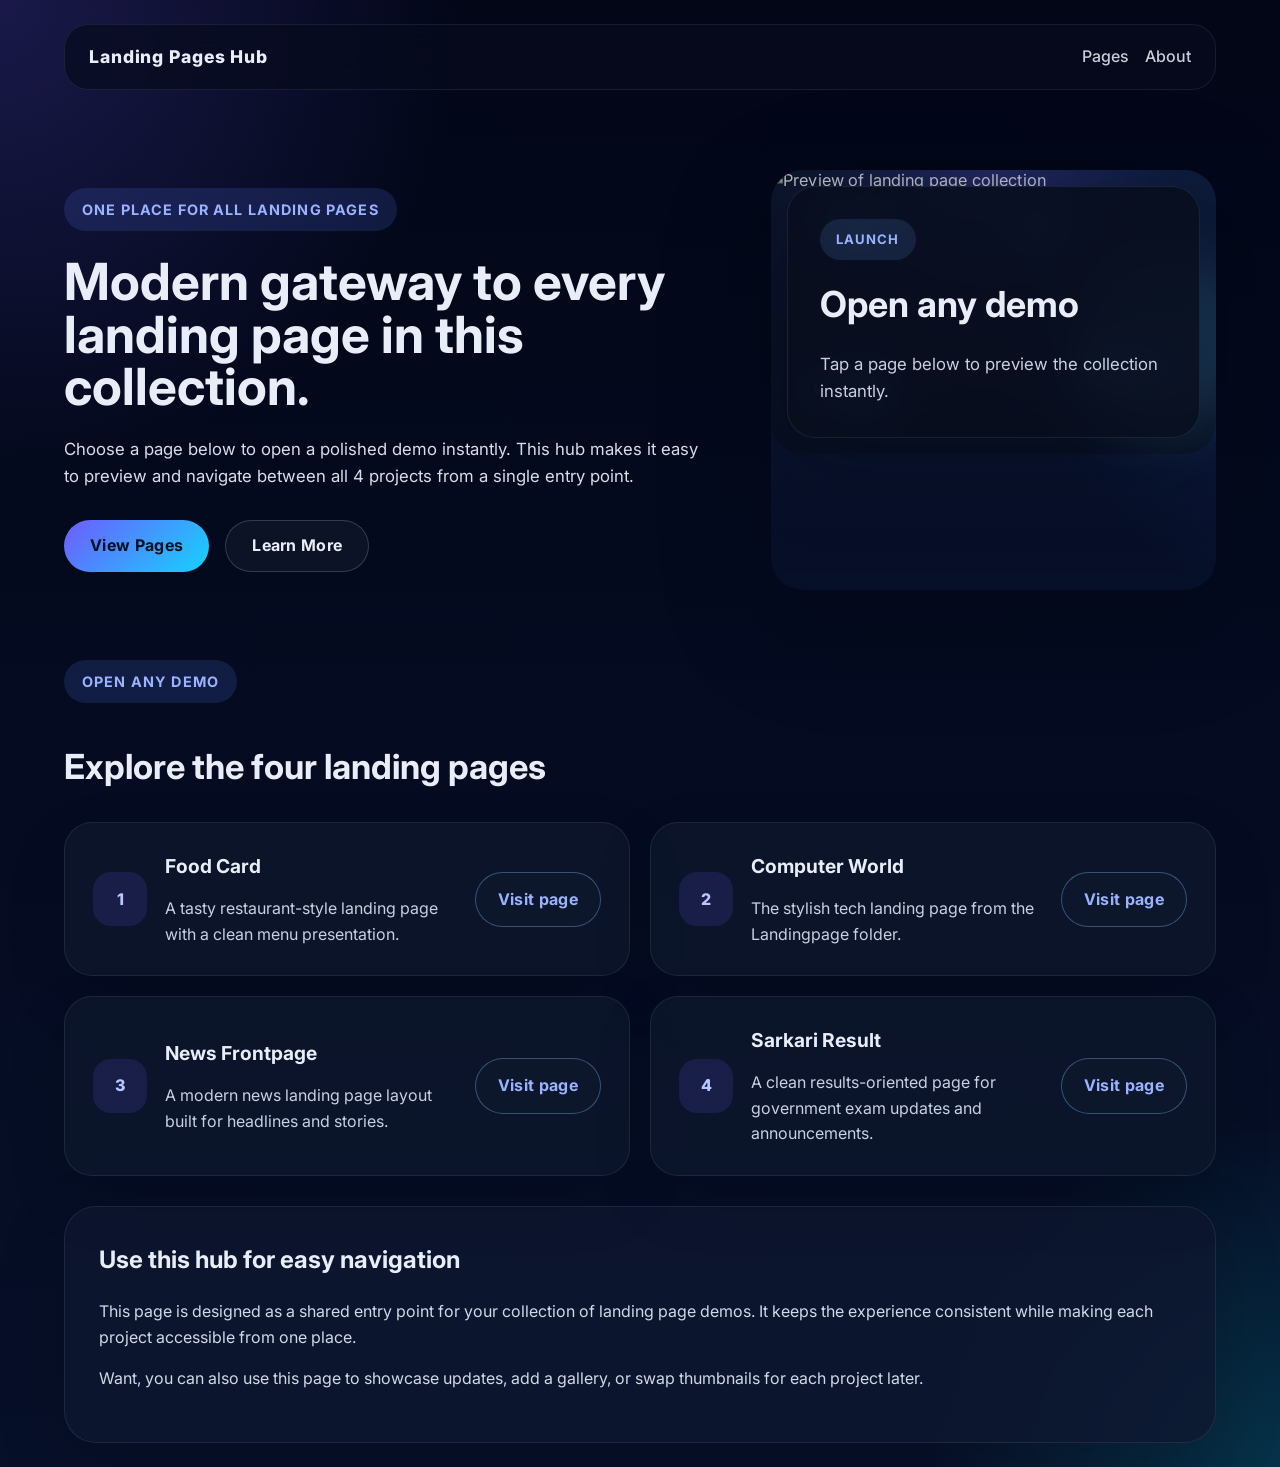
==== index.html @ 922ce6dd "first commit" ====
<!DOCTYPE html>
<html lang="en">
<head>
  <meta charset="UTF-8" />
  <meta name="viewport" content="width=device-width, initial-scale=1.0" />
  <title>Land Pages Hub</title>
  <link rel="preconnect" href="https://fonts.googleapis.com" />
  <link rel="preconnect" href="https://fonts.gstatic.com" crossorigin />
  <link href="https://fonts.googleapis.com/css2?family=Inter:wght@400;500;600;700;800&display=swap" rel="stylesheet" />
  <link rel="stylesheet" href="style.css" />
</head>
<body>
  <div class="page-shell">
    <header class="topbar">
      <div class="topbar__brand">Landing Pages Hub</div>
      <nav class="topbar__nav">
        <a href="#pages">Pages</a>
        <a href="#about">About</a>
      </nav>
    </header>

    <main>
      <section class="hero">
        <div class="hero__content">
          <span class="eyebrow">One place for all Landing Pages</span>
          <h1>Modern gateway to every landing page in this collection.</h1>
          <p>Choose a page below to open a polished demo instantly. This hub makes it easy to preview and navigate between all 4 projects from a single entry point.</p>
          <div class="hero__actions">
            <a href="#pages" class="button button--primary">View Pages</a>
            <a href="#about" class="button button--ghost">Learn More</a>
          </div>
        </div>
        <div class="hero__media">
          <div class="hero__scene">
            <img src="Landingpage/computer.jpg" alt="Preview of landing page collection" class="hero__image" />
            <div class="hero__card">
              <span>Launch</span>
              <h2>Open any demo</h2>
              <p>Tap a page below to preview the collection instantly.</p>
            </div>
            <div class="hero__badge hero__badge--top">4 pages</div>
            <div class="hero__badge hero__badge--left">Fast links</div>
            <div class="hero__badge hero__badge--right">Modern UI</div>
            <div class="hero__spark hero__spark--one"></div>
            <div class="hero__spark hero__spark--two"></div>
            <div class="hero__spark hero__spark--three"></div>
          </div>
        </div>
      </section>

      <section id="pages" class="section section--pages">
        <div class="section__header">
          <span class="eyebrow">Open any demo</span>
          <h2>Explore the four landing pages</h2>
        </div>
        <div class="page-grid">
          <article class="page-card">
            <div class="page-card__icon">1</div>
            <div>
              <h3>Food Card</h3>
              <p>A tasty restaurant-style landing page with a clean menu presentation.</p>
            </div>
            <a href="Food_card/index.html" class="button button--link">Visit page</a>
          </article>
          <article class="page-card">
            <div class="page-card__icon">2</div>
            <div>
              <h3>Computer World</h3>
              <p>The stylish tech landing page from the Landingpage folder.</p>
            </div>
            <a href="Landingpage/index.html" class="button button--link">Visit page</a>
          </article>
          <article class="page-card">
            <div class="page-card__icon">3</div>
            <div>
              <h3>News Frontpage</h3>
              <p>A modern news landing page layout built for headlines and stories.</p>
            </div>
            <a href="News_frontpage/index.html" class="button button--link">Visit page</a>
          </article>
          <article class="page-card">
            <div class="page-card__icon">4</div>
            <div>
              <h3>Sarkari Result</h3>
              <p>A clean results-oriented page for government exam updates and announcements.</p>
            </div>
            <a href="Sarkari_Result/index.html" class="button button--link">Visit page</a>
          </article>
        </div>
      </section>

      <section id="about" class="section section--about">
        <div class="about-panel">
          <h2>Use this hub for easy navigation</h2>
          <p>This page is designed as a shared entry point for your collection of landing page demos. It keeps the experience consistent while making each project accessible from one place.</p>
          <p>Want, you can also use this page to showcase updates, add a gallery, or swap thumbnails for each project later.</p>
        </div>
      </section>
    </main>
  </div>
</body>
</html>
---- style.css ----
:root {
  color-scheme: dark;
  font-family: 'Inter', system-ui, sans-serif;
  background: #020617;
  color: #e9edf8;
  font-size: 16px;
  line-height: 1.6;
}

* {
  box-sizing: border-box;
}

body {
  margin: 0;
  min-height: 100vh;
  background: radial-gradient(circle at top left, rgba(110, 92, 255, 0.22), transparent 24%),
    radial-gradient(circle at bottom right, rgba(0, 246, 255, 0.15), transparent 18%),
    linear-gradient(180deg, #020617 0%, #071029 100%);
}

a {
  color: inherit;
  text-decoration: none;
}

.page-shell {
  max-width: 1200px;
  margin: 0 auto;
  padding: 24px;
}

.topbar {
  display: flex;
  flex-wrap: wrap;
  align-items: center;
  justify-content: space-between;
  gap: 16px;
  padding: 18px 24px;
  border: 1px solid rgba(255, 255, 255, 0.08);
  border-radius: 24px;
  backdrop-filter: blur(16px);
  background: rgba(8, 12, 30, 0.72);
  margin-bottom: 40px;
}

.topbar__brand {
  font-size: 1.1rem;
  font-weight: 800;
  letter-spacing: 0.05em;
}

.topbar__nav {
  display: flex;
  flex-wrap: wrap;
  gap: 16px;
}

.topbar__nav a {
  font-weight: 500;
  color: rgba(233, 237, 248, 0.86);
}

.hero {
  display: grid;
  grid-template-columns: 1.2fr 0.8fr;
  gap: 40px;
  align-items: center;
  padding: 40px 0;
}

.hero__content {
  max-width: 640px;
}

.eyebrow {
  display: inline-flex;
  padding: 10px 18px;
  border-radius: 999px;
  background: rgba(90, 125, 255, 0.16);
  color: #9ab2ff;
  font-size: 0.9rem;
  font-weight: 700;
  letter-spacing: 0.08em;
  text-transform: uppercase;
  margin-bottom: 24px;
}

.hero h1 {
  font-size: clamp(2.8rem, 4vw, 4.4rem);
  line-height: 1.02;
  margin: 0 0 24px;
  max-width: 720px;
}

.hero p {
  font-size: 1.05rem;
  max-width: 640px;
  color: #d7dee9;
  margin-bottom: 30px;
}

.hero__actions {
  display: flex;
  flex-wrap: wrap;
  gap: 16px;
}

.button {
  display: inline-flex;
  align-items: center;
  justify-content: center;
  min-height: 52px;
  padding: 0 26px;
  border-radius: 999px;
  font-weight: 700;
  letter-spacing: 0.02em;
  transition: transform 180ms ease, background 180ms ease, color 180ms ease;
}

.button:hover {
  transform: translateY(-1px);
}

.button--primary {
  background: linear-gradient(135deg, #6e5cff, #15d3ff);
  color: #08101d;
}

.button--ghost {
  border: 1px solid rgba(233, 237, 248, 0.18);
  background: rgba(255, 255, 255, 0.04);
  color: #e9edf8;
}

.button--link {
  border: 1px solid rgba(127, 199, 255, 0.35);
  background: rgba(13, 24, 44, 0.8);
  color: #9ab2ff;
  padding: 14px 22px;
}

.hero__media {
  min-height: 420px;
  border-radius: 32px;
  background: radial-gradient(circle at top, rgba(110, 92, 255, 0.33), transparent 38%),
    linear-gradient(180deg, rgba(15, 24, 48, 0.95), rgba(7, 16, 41, 0.9));
  box-shadow: 0 32px 120px rgba(0, 0, 0, 0.18);
  position: relative;
  overflow: hidden;
}

.hero__media::before {
  content: '';
  position: absolute;
  inset: 0;
  background: linear-gradient(220deg, rgba(20, 65, 153, 0.24), transparent 55%);
}

.hero__media::after {
  content: '';
  position: absolute;
  width: 180px;
  height: 180px;
  border-radius: 50%;
  background: rgba(94, 202, 255, 0.18);
  top: 20%;
  right: -40px;
  filter: blur(28px);
}

.hero__scene {
  position: relative;
  width: 100%;
  height: 100%;
  display: grid;
  place-items: center;
  padding: 16px;
}

.hero__image {
  position: absolute;
  inset: 0;
  width: 100%;
  height: 100%;
  object-fit: cover;
  border-radius: 32px;
  filter: brightness(0.78) saturate(1.05);
  transform: scale(1.02);
}

.hero__scene::before {
  content: '';
  position: absolute;
  inset: 0;
  background: linear-gradient(180deg, rgba(7, 14, 32, 0.26), rgba(8, 14, 30, 0.84));
  border-radius: 32px;
  pointer-events: none;
}

.hero__card {
  position: relative;
  width: min(100%, 420px);
  padding: 32px;
  border-radius: 28px;
  background: rgba(8, 14, 30, 0.88);
  border: 1px solid rgba(255, 255, 255, 0.08);
  box-shadow: 0 32px 80px rgba(1, 12, 32, 0.32);
  backdrop-filter: blur(20px);
  z-index: 2;
}

.hero__card span {
  display: inline-flex;
  margin-bottom: 16px;
  padding: 10px 16px;
  border-radius: 999px;
  background: rgba(99, 165, 255, 0.14);
  color: #9ab2ff;
  font-weight: 700;
  letter-spacing: 0.08em;
  text-transform: uppercase;
  font-size: 0.82rem;
}

.hero__card h2 {
  margin: 0 0 18px;
  font-size: clamp(2rem, 2.8vw, 2.6rem);
}

.hero__card p {
  margin: 0;
  color: #c7d1e2;
}

.hero__badge {
  position: absolute;
  padding: 12px 18px;
  border-radius: 999px;
  background: rgba(14, 28, 64, 0.76);
  color: #b8cff7;
  font-size: 0.93rem;
  font-weight: 700;
  border: 1px solid rgba(255, 255, 255, 0.08);
  backdrop-filter: blur(18px);
}

.hero__badge--top {
  top: 28px;
  left: 36px;
}

.hero__badge--left {
  left: 24px;
  bottom: 38px;
}

.hero__badge--right {
  right: 30px;
  bottom: 60px;
}

.hero__spark {
  position: absolute;
  width: 16px;
  height: 16px;
  border-radius: 50%;
  background: rgba(94, 202, 255, 0.95);
  filter: blur(1px);
  animation: float 5s ease-in-out infinite;
}

.hero__spark--one {
  top: 18%;
  left: 58%;
  animation-duration: 4.6s;
}

.hero__spark--two {
  top: 65%;
  right: 24%;
  animation-duration: 5.4s;
  animation-delay: 0.8s;
}

.hero__spark--three {
  bottom: 22%;
  left: 20%;
  animation-duration: 6.2s;
  animation-delay: 0.4s;
}

@keyframes float {
  0%, 100% {
    transform: translateY(0) scale(1);
    opacity: 0.9;
  }
  50% {
    transform: translateY(-18px) scale(1.3);
    opacity: 0.6;
  }
}

.section {
  margin-top: 30px;
}

.section__header {
  max-width: 680px;
  margin-bottom: 28px;
}

.section__header h2 {
  font-size: clamp(2rem, 2.7vw, 3rem);
  margin: 12px 0 0;
}

.feature-grid,
.page-grid {
  display: grid;
  grid-template-columns: repeat(2, minmax(0, 1fr));
  gap: 20px;
}

.feature-card,
.page-card {
  border: 1px solid rgba(255, 255, 255, 0.08);
  border-radius: 28px;
  background: rgba(13, 24, 44, 0.78);
  padding: 28px;
  box-shadow: 0 24px 60px rgba(0, 0, 0, 0.14);
  transition: transform 180ms ease, border-color 180ms ease;
}

.feature-card:hover,
.page-card:hover {
  transform: translateY(-4px);
  border-color: rgba(110, 92, 255, 0.35);
}

.feature-card h3,
.page-card h3 {
  margin-top: 0;
  margin-bottom: 14px;
  font-size: 1.2rem;
}

.feature-card p,
.page-card p {
  margin: 0;
  color: #c7d1e2;
}

.page-card {
  display: grid;
  grid-template-columns: auto 1fr auto;
  gap: 18px;
  align-items: center;
}

.page-card__icon {
  width: 54px;
  height: 54px;
  display: grid;
  place-items: center;
  border-radius: 18px;
  background: rgba(110, 92, 255, 0.14);
  color: #b8c7ff;
  font-weight: 800;
  font-size: 1rem;
}

.section--about .about-panel {
  border-radius: 32px;
  padding: 34px;
  background: rgba(14, 24, 48, 0.82);
  border: 1px solid rgba(255, 255, 255, 0.08);
  box-shadow: 0 20px 70px rgba(0, 0, 0, 0.16);
}

.section--about h2 {
  margin-top: 0;
}

.section--about p {
  margin-bottom: 16px;
  color: #d0d9e6;
}

@media (max-width: 912px) {
  .hero {
    grid-template-columns: 1fr;
  }
  .page-grid,
  .feature-grid {
    grid-template-columns: 1fr;
  }
}

@media (max-width: 640px) {
  .page-shell {
    padding: 18px;
  }
  .topbar {
    padding: 18px;
  }
  .topbar__nav {
    justify-content: flex-start;
  }
  .hero h1 {
    font-size: 2.6rem;
  }
}
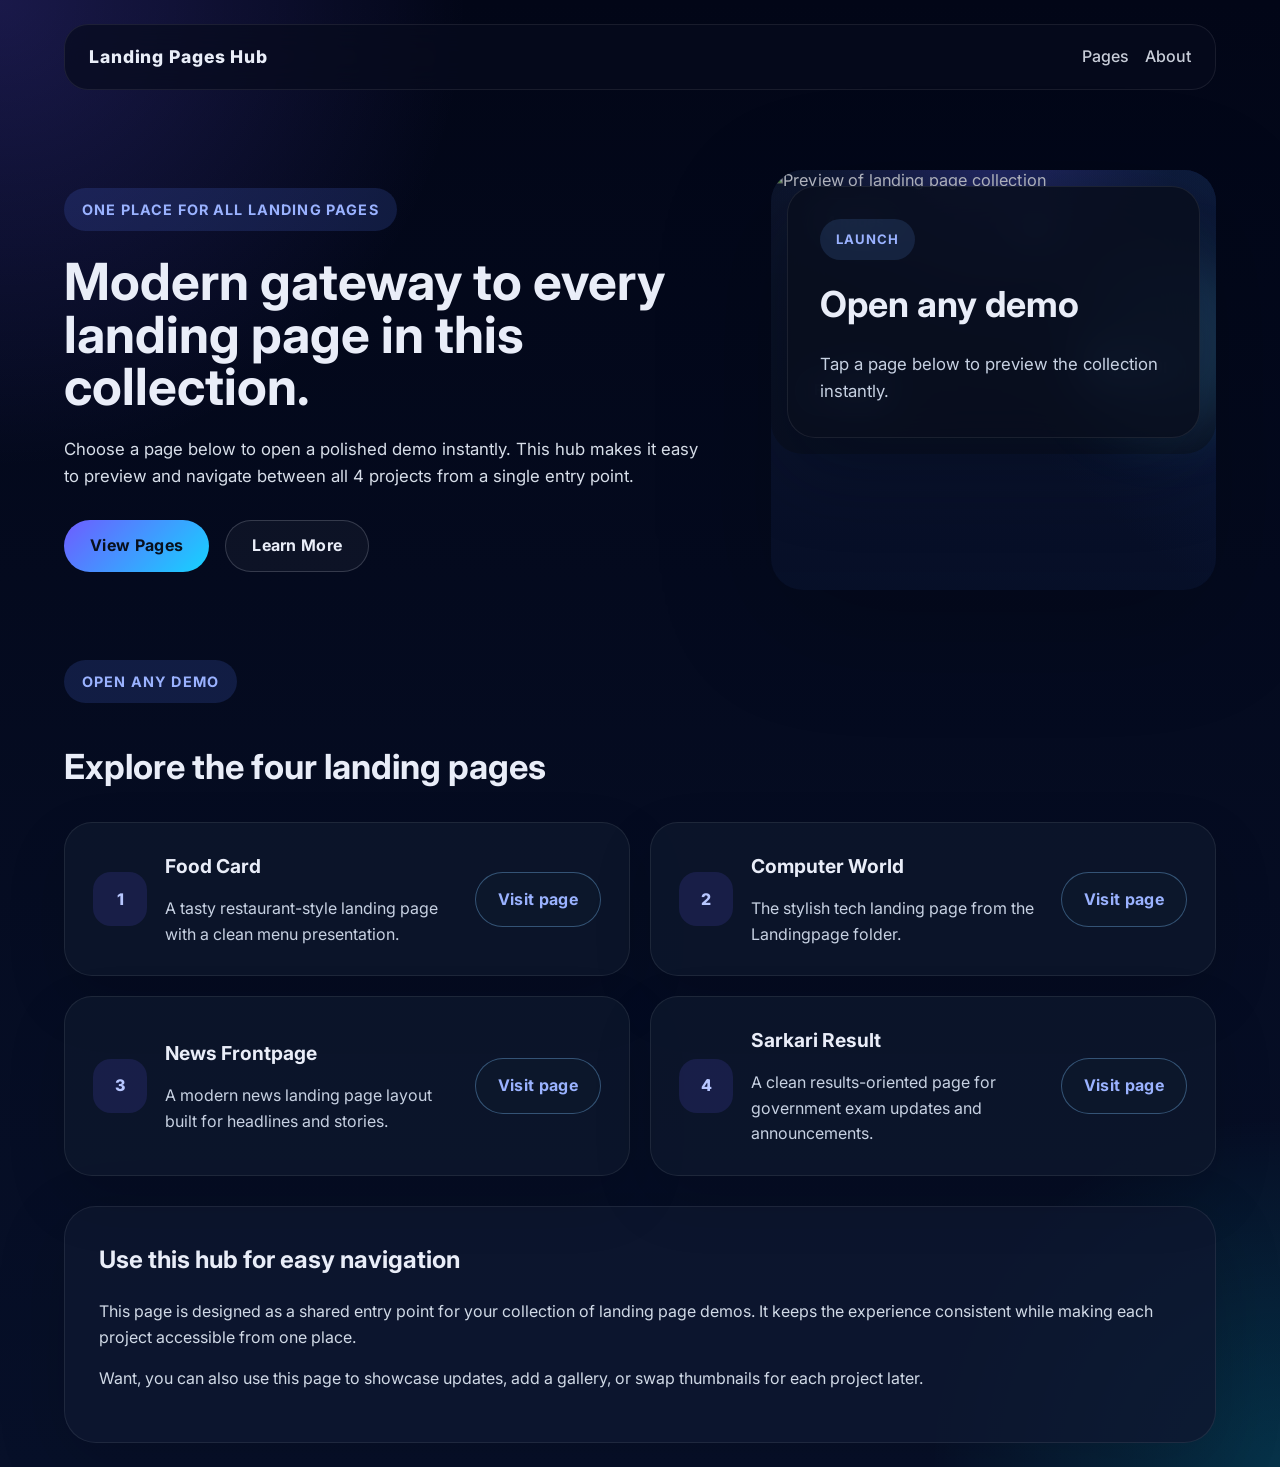
==== commit ebf87c91: "re-correct ComputerWorld url in index file" ====
--- a/index.html
+++ b/index.html
@@ -68,7 +68,7 @@
               <h3>Computer World</h3>
               <p>The stylish tech landing page from the Landingpage folder.</p>
             </div>
-            <a href="Landingpage/index.html" class="button button--link">Visit page</a>
+            <a href="ComputerWorld/index.html" class="button button--link">Visit page</a>
           </article>
           <article class="page-card">
             <div class="page-card__icon">3</div>
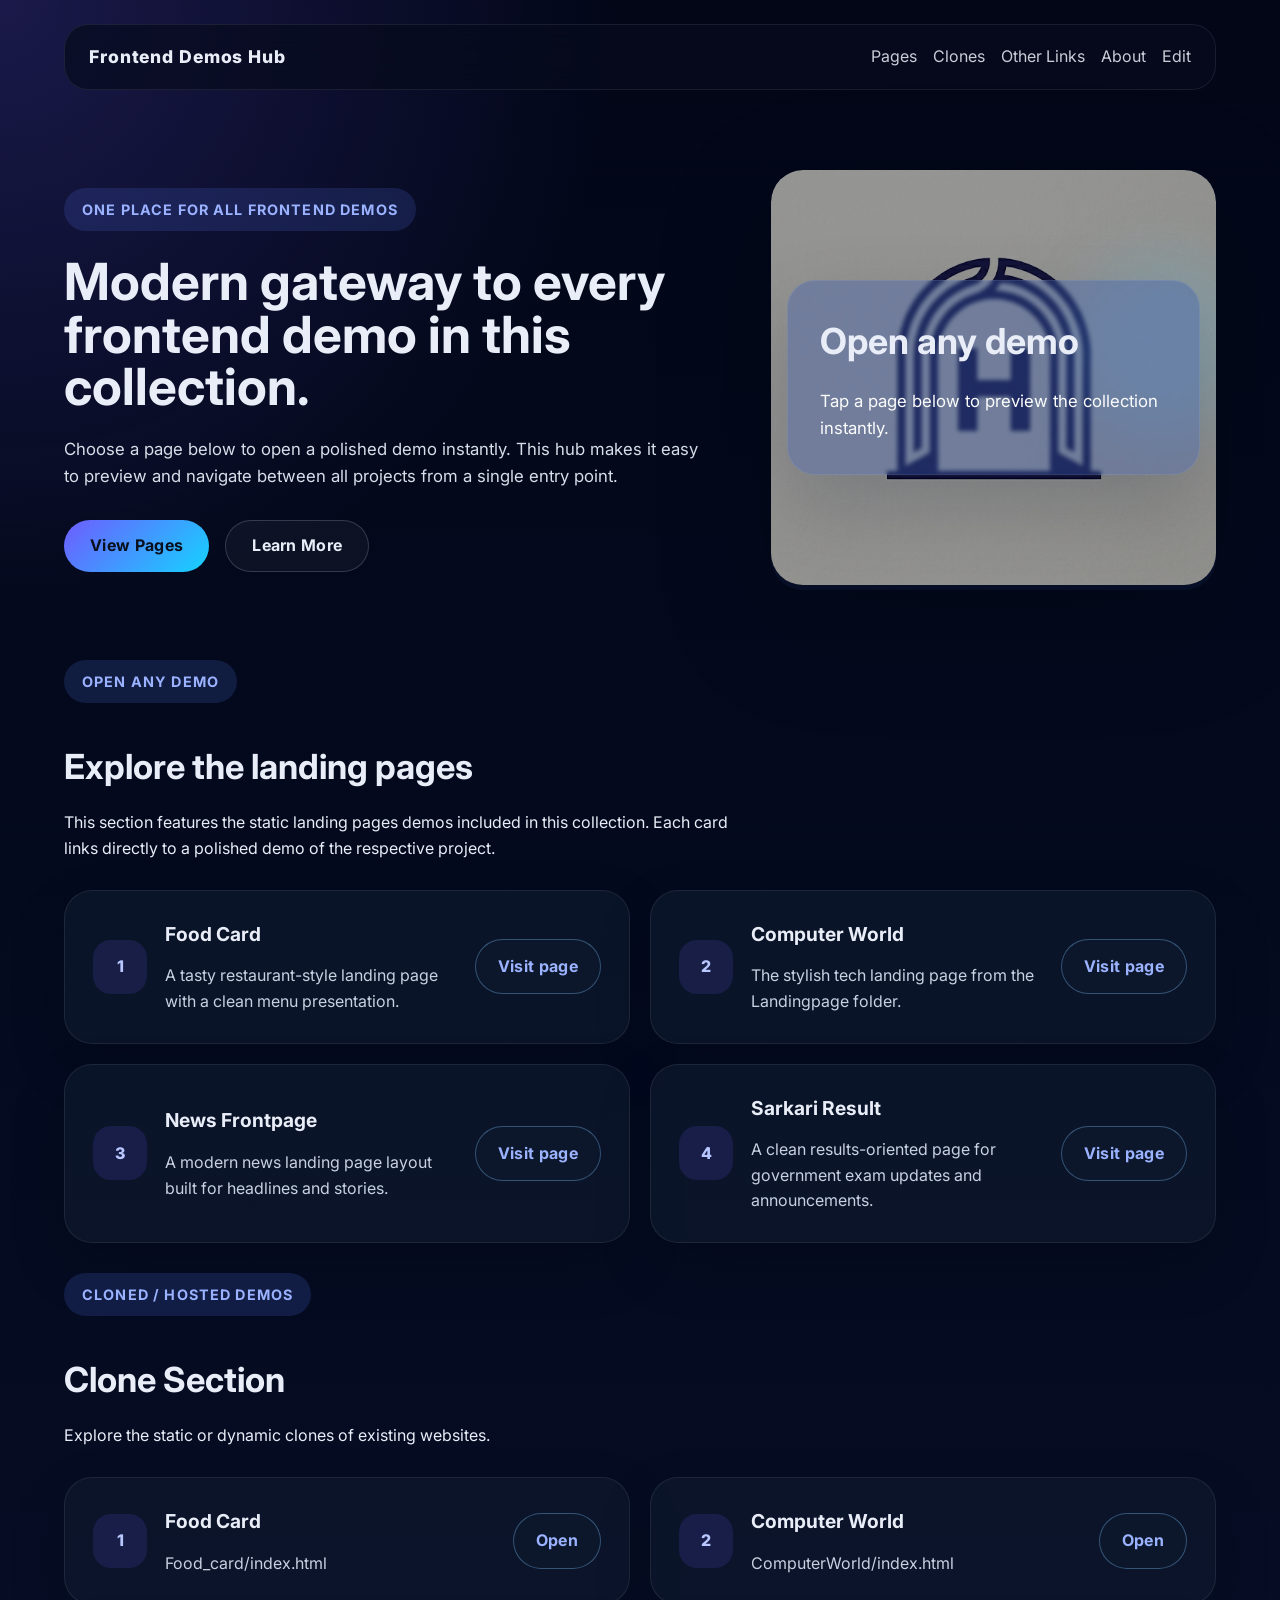
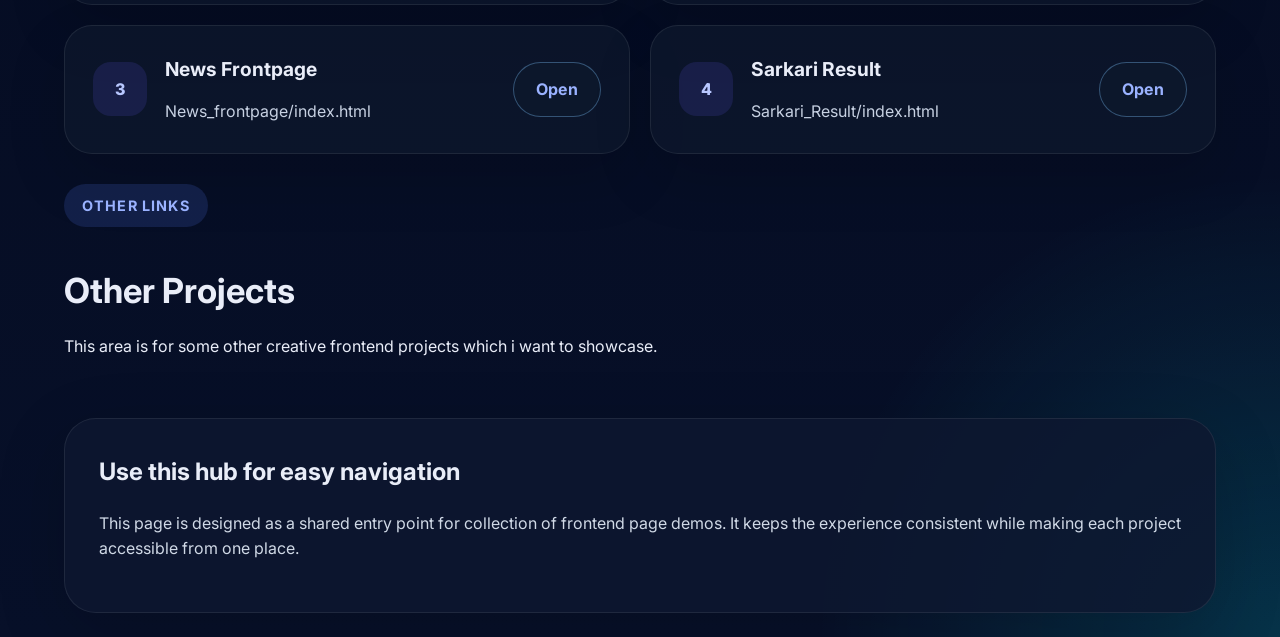
==== commit 61002169: "update index and add js file" ====
--- a/index.html
+++ b/index.html
@@ -3,7 +3,7 @@
 <head>
   <meta charset="UTF-8" />
   <meta name="viewport" content="width=device-width, initial-scale=1.0" />
-  <title>Land Pages Hub</title>
+  <title>Frontend Pages Hub</title>
   <link rel="preconnect" href="https://fonts.googleapis.com" />
   <link rel="preconnect" href="https://fonts.gstatic.com" crossorigin />
   <link href="https://fonts.googleapis.com/css2?family=Inter:wght@400;500;600;700;800&display=swap" rel="stylesheet" />
@@ -12,19 +12,22 @@
 <body>
   <div class="page-shell">
     <header class="topbar">
-      <div class="topbar__brand">Landing Pages Hub</div>
+      <div class="topbar__brand">Frontend Demos Hub</div>
       <nav class="topbar__nav">
         <a href="#pages">Pages</a>
+        <a href="#clones">Clones</a>
+        <a href="#external">Other Links</a>
         <a href="#about">About</a>
+        <button id="edit-mode-btn">Edit</button>
       </nav>
     </header>
 
     <main>
       <section class="hero">
         <div class="hero__content">
-          <span class="eyebrow">One place for all Landing Pages</span>
-          <h1>Modern gateway to every landing page in this collection.</h1>
-          <p>Choose a page below to open a polished demo instantly. This hub makes it easy to preview and navigate between all 4 projects from a single entry point.</p>
+          <span class="eyebrow">One place for all frontend demos</span>
+          <h1>Modern gateway to every frontend demo in this collection.</h1>
+          <p>Choose a page below to open a polished demo instantly. This hub makes it easy to preview and navigate between all projects from a single entry point.</p>
           <div class="hero__actions">
             <a href="#pages" class="button button--primary">View Pages</a>
             <a href="#about" class="button button--ghost">Learn More</a>
@@ -32,18 +35,11 @@
         </div>
         <div class="hero__media">
           <div class="hero__scene">
-            <img src="Landingpage/computer.jpg" alt="Preview of landing page collection" class="hero__image" />
+            <img src="images/image.png" alt="Web development and design" class="hero__image" />
             <div class="hero__card">
-              <span>Launch</span>
               <h2>Open any demo</h2>
               <p>Tap a page below to preview the collection instantly.</p>
             </div>
-            <div class="hero__badge hero__badge--top">4 pages</div>
-            <div class="hero__badge hero__badge--left">Fast links</div>
-            <div class="hero__badge hero__badge--right">Modern UI</div>
-            <div class="hero__spark hero__spark--one"></div>
-            <div class="hero__spark hero__spark--two"></div>
-            <div class="hero__spark hero__spark--three"></div>
           </div>
         </div>
       </section>
@@ -51,7 +47,8 @@
       <section id="pages" class="section section--pages">
         <div class="section__header">
           <span class="eyebrow">Open any demo</span>
-          <h2>Explore the four landing pages</h2>
+          <h2>Explore the landing pages</h2>
+          <p>This section features the static landing pages demos included in this collection. Each card links directly to a polished demo of the respective project.</p>
         </div>
         <div class="page-grid">
           <article class="page-card">
@@ -87,16 +84,131 @@
             <a href="Sarkari_Result/index.html" class="button button--link">Visit page</a>
           </article>
         </div>
+      </section>
+
+      <section id="clones" class="section section--clones">
+        <div class="section__header">
+          <span class="eyebrow">Cloned / Hosted Demos</span>
+          <h2>Clone Section</h2>
+          <p>Explore the static or dynamic clones of existing websites.</p>
+        </div>
+        <div class="about-panel">
+          <div class="admin-form admin-control">
+            <input id="clone-name" placeholder="Name (optional)" />
+            <input id="clone-url" placeholder="https://example.com or /path/to/site" />
+            <button id="add-clone" class="button button--primary">Add Clone</button>
+          </div>
+        </div>
+        <div class="page-grid" id="clones-list" aria-live="polite"></div>
+      </section>
+
+      <section id="external" class="section section--external">
+        <div class="section__header">
+          <span class="eyebrow">Other Links</span>
+          <h2>Other Projects</h2>
+          <p>This area is for some other creative frontend projects which i want to showcase.</p>
+        </div>
+        <div class="about-panel">
+          <div class="admin-form admin-control">
+            <input id="ext-name" placeholder="Name (optional)" />
+            <input id="ext-url" placeholder="https://..." />
+            <button id="add-external" class="button button--ghost">Add Link</button>
+          </div>
+        </div>
+        <div class="page-grid" id="external-list" aria-live="polite"></div>
       </section>
 
       <section id="about" class="section section--about">
         <div class="about-panel">
           <h2>Use this hub for easy navigation</h2>
-          <p>This page is designed as a shared entry point for your collection of landing page demos. It keeps the experience consistent while making each project accessible from one place.</p>
-          <p>Want, you can also use this page to showcase updates, add a gallery, or swap thumbnails for each project later.</p>
+          <p>This page is designed as a shared entry point for collection of frontend page demos. It keeps the experience consistent while making each project accessible from one place.</p>
         </div>
       </section>
     </main>
   </div>
+  <script>
+    document.addEventListener('DOMContentLoaded', function () {
+      var clonesKey = 'hub_clones';
+      var externalKey = 'hub_external';
+      function load(key) { try { return JSON.parse(localStorage.getItem(key)) || []; } catch (e) { return []; } }
+      function save(key, arr) { localStorage.setItem(key, JSON.stringify(arr)); }
+      function escapeHtml(s) { return String(s).replace(/[&<>\"]/g, function (c) { return ({'&':'&amp;','<':'&lt;','>':'&gt;','"':'&quot;'}[c]); }); }
+      function renderList(key, containerId) {
+        var list = load(key);
+        var container = document.getElementById(containerId);
+        container.innerHTML = '';
+        list.forEach(function (item, idx) {
+          var card = document.createElement('article');
+          card.className = 'page-card';
+          var name = item.name || item.url;
+          card.innerHTML = '<div class="page-card__icon">' + (idx + 1) + '</div>' +
+            '<div><h3>' + escapeHtml(name) + '</h3><p>' + escapeHtml(item.url) + '</p></div>' +
+            '<a href="' + item.url + '" target="_blank" rel="noopener" class="button button--link">Open</a>' +
+            '<button data-idx="' + idx + '" data-section="' + key + '" class="button button--ghost edit-btn admin-control">Edit</button>' +
+            '<button data-idx="' + idx + '" data-section="' + key + '" class="button remove-btn admin-control">Remove</button>';
+          container.appendChild(card);
+        });
+      }
+      document.getElementById('add-clone').addEventListener('click', function () {
+        var name = document.getElementById('clone-name').value.trim();
+        var url = document.getElementById('clone-url').value.trim();
+        if (!url) { alert('Please enter a URL'); return; }
+        var arr = load(clonesKey);
+        arr.push({ name: name, url: url });
+        save(clonesKey, arr);
+        renderList(clonesKey, 'clones-list');
+        document.getElementById('clone-name').value = '';
+        document.getElementById('clone-url').value = '';
+      });
+      document.getElementById('add-external').addEventListener('click', function () {
+        var name = document.getElementById('ext-name').value.trim();
+        var url = document.getElementById('ext-url').value.trim();
+        if (!url) { alert('Please enter a URL'); return; }
+        var arr = load(externalKey);
+        arr.push({ name: name, url: url });
+        save(externalKey, arr);
+        renderList(externalKey, 'external-list');
+        document.getElementById('ext-name').value = '';
+        document.getElementById('ext-url').value = '';
+      });
+      document.addEventListener('click', function (e) {
+        if (e.target && e.target.classList.contains('remove-btn')) {
+          var idx = Number(e.target.getAttribute('data-idx'));
+          var sectionKey = e.target.getAttribute('data-section');
+          var arr = load(sectionKey);
+          arr.splice(idx, 1);
+          save(sectionKey, arr);
+          renderList(sectionKey, sectionKey === clonesKey ? 'clones-list' : 'external-list');
+        }
+        if (e.target && e.target.classList.contains('edit-btn')) {
+          var idx = Number(e.target.getAttribute('data-idx'));
+          var sectionKey = e.target.getAttribute('data-section');
+          var arr = load(sectionKey);
+          var item = arr[idx];
+          var newName = prompt('Edit name', item.name || '');
+          if (newName === null) return; // cancelled
+          var newUrl = prompt('Edit URL', item.url || '');
+          if (newUrl === null) return;
+          item.name = newName.trim();
+          item.url = newUrl.trim();
+          save(sectionKey, arr);
+          renderList(sectionKey, sectionKey === clonesKey ? 'clones-list' : 'external-list');
+        }
+      });
+      // initialize defaults if empty
+      if (!load(clonesKey).length) {
+        save(clonesKey, [
+          { name: 'Food Card', url: 'Food_card/index.html' },
+          { name: 'Computer World', url: 'ComputerWorld/index.html' },
+          { name: 'News Frontpage', url: 'News_frontpage/index.html' },
+          { name: 'Sarkari Result', url: 'Sarkari_Result/index.html' }
+        ]);
+      }
+      if (!load(externalKey).length) { save(externalKey, []); }
+      renderList(clonesKey, 'clones-list');
+      renderList(externalKey, 'external-list');
+    });
+  </script>
+  <script src="hub.js"></script>
 </body>
 </html>
--- a/style.css
+++ b/style.css
@@ -56,9 +56,24 @@
   gap: 16px;
 }
 
-.topbar__nav a {
+.topbar__nav a,
+.topbar__nav #edit-mode-btn {
   font-weight: 500;
   color: rgba(233, 237, 248, 0.86);
+  background: none;
+  border: none;
+  padding: 0;
+  min-height: auto;
+  cursor: pointer;
+  font: inherit;
+  transition: all 200ms ease;
+}
+
+.topbar__nav a:hover,
+.topbar__nav #edit-mode-btn:hover {
+  color: #ffffff;
+  text-shadow: 0 4px 12px rgba(110, 92, 255, 0.4);
+  transform: translateY(-2px);
 }
 
 .hero {
@@ -133,6 +148,22 @@
   color: #e9edf8;
 }
 
+.button--minimal {
+  background: transparent;
+  border: none;
+  color: rgba(233, 237, 248, 0.86);
+  padding: 0;
+  min-height: auto;
+  font: inherit;
+  letter-spacing: 0.02em;
+}
+
+.button--minimal:hover {
+  color: #ffffff;
+  text-shadow: 0 4px 12px rgba(110, 92, 255, 0.4);
+  transform: translateY(-1px);
+}
+
 .button--link {
   border: 1px solid rgba(127, 199, 255, 0.35);
   background: rgba(13, 24, 44, 0.8);
@@ -172,7 +203,7 @@
 .hero__scene {
   position: relative;
   width: 100%;
-  height: 100%;
+  height: 415px;
   display: grid;
   place-items: center;
   padding: 16px;
@@ -185,8 +216,7 @@
   height: 100%;
   object-fit: cover;
   border-radius: 32px;
-  filter: brightness(0.78) saturate(1.05);
-  transform: scale(1.02);
+  filter: brightness(0.6) saturate(1.1);
 }
 
 .hero__scene::before {
@@ -203,25 +233,14 @@
   width: min(100%, 420px);
   padding: 32px;
   border-radius: 28px;
-  background: rgba(8, 14, 30, 0.88);
+  background: rgba(53, 87, 173, 0.359);
   border: 1px solid rgba(255, 255, 255, 0.08);
-  box-shadow: 0 32px 80px rgba(1, 12, 32, 0.32);
-  backdrop-filter: blur(20px);
+  box-shadow: 0 32px 80px rgba(1, 12, 32, 0.186);
+  backdrop-filter: blur(2px);
   z-index: 2;
 }
 
-.hero__card span {
-  display: inline-flex;
-  margin-bottom: 16px;
-  padding: 10px 16px;
-  border-radius: 999px;
-  background: rgba(99, 165, 255, 0.14);
-  color: #9ab2ff;
-  font-weight: 700;
-  letter-spacing: 0.08em;
-  text-transform: uppercase;
-  font-size: 0.82rem;
-}
+
 
 .hero__card h2 {
   margin: 0 0 18px;
@@ -230,7 +249,7 @@
 
 .hero__card p {
   margin: 0;
-  color: #c7d1e2;
+  color: #fbfcfc;
 }
 
 .hero__badge {
@@ -411,3 +430,37 @@
     font-size: 2.6rem;
   }
 }
+
+/* Hub admin and link card styles */
+.admin-form {
+  display: flex;
+  gap: 12px;
+  margin-top: 14px;
+  flex-wrap: wrap;
+}
+.admin-form input {
+  padding: 12px 14px;
+  border-radius: 12px;
+  border: 1px solid rgba(255,255,255,0.06);
+  background: rgba(255,255,255,0.02);
+  color: inherit;
+  min-width: 200px;
+}
+.link-card { }
+.remove-btn {
+  margin-left: 12px;
+  background: rgba(255, 85, 85, 0.06);
+  color: #ffb4b4;
+  border: 1px solid rgba(255,85,85,0.12);
+}
+
+@media (max-width: 912px) {
+  .admin-form input { flex: 1 1 100%; }
+}
+
+/* admin controls hidden unless editing mode enabled */
+.admin-control { display: none !important; }
+body.editing .admin-control { display: inline-flex !important; }
+/* highlight editable regions */
+[data-editable] { outline: none; }
+[data-editable].editable-active { box-shadow: 0 0 0 2px rgba(110,92,255,0.14) inset; border-radius: 6px; }
